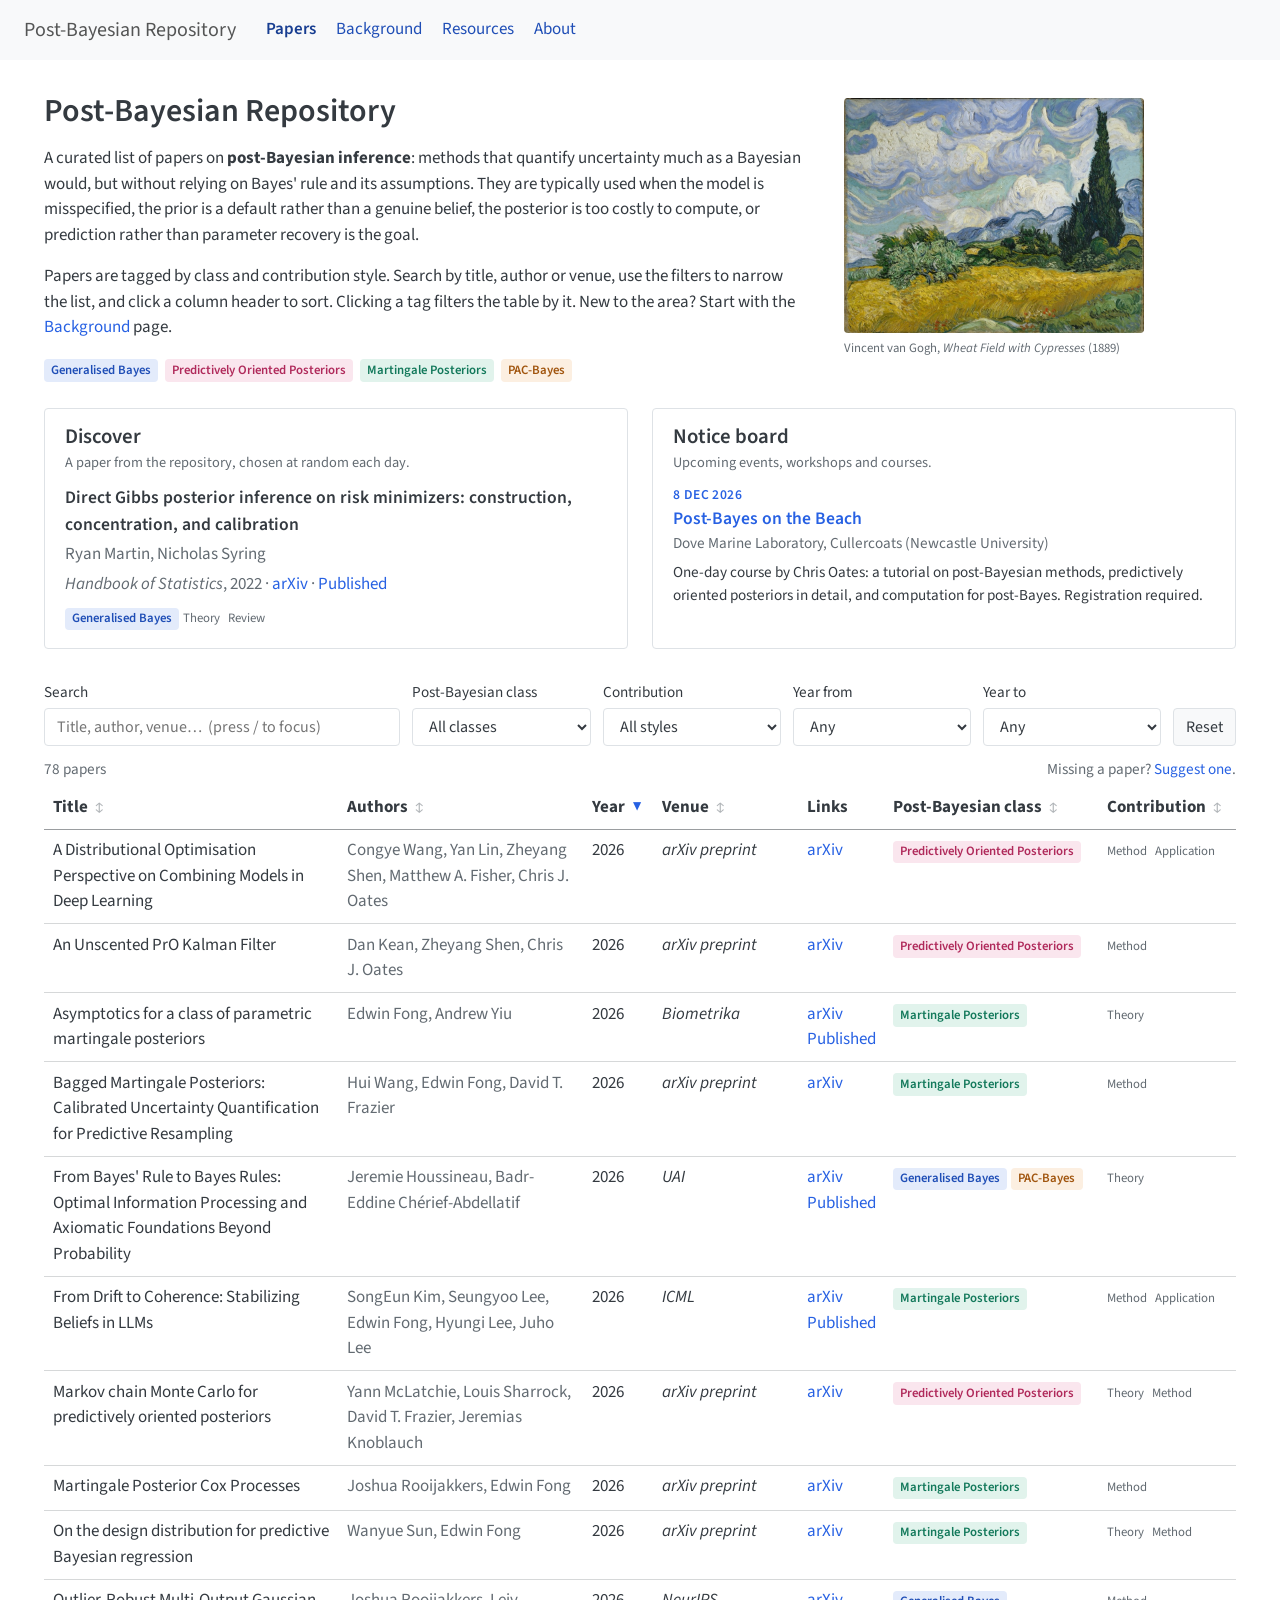
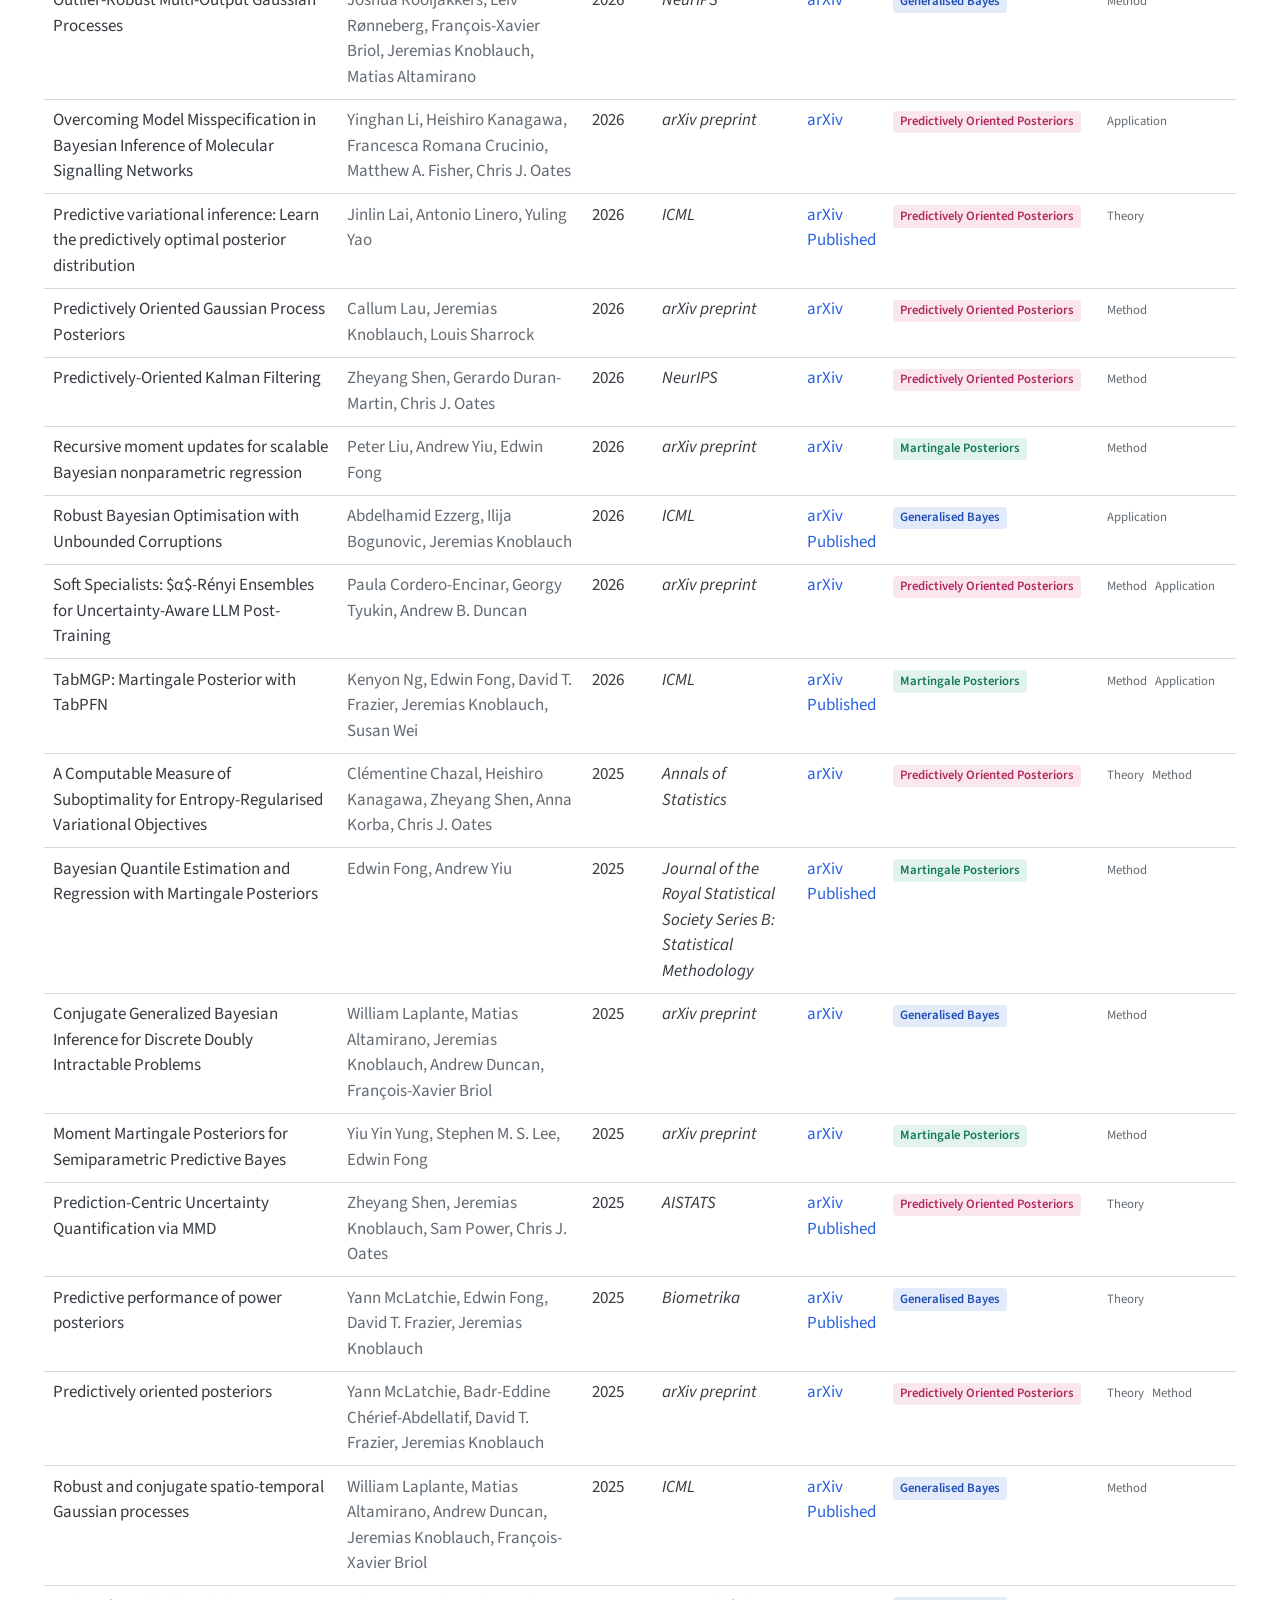
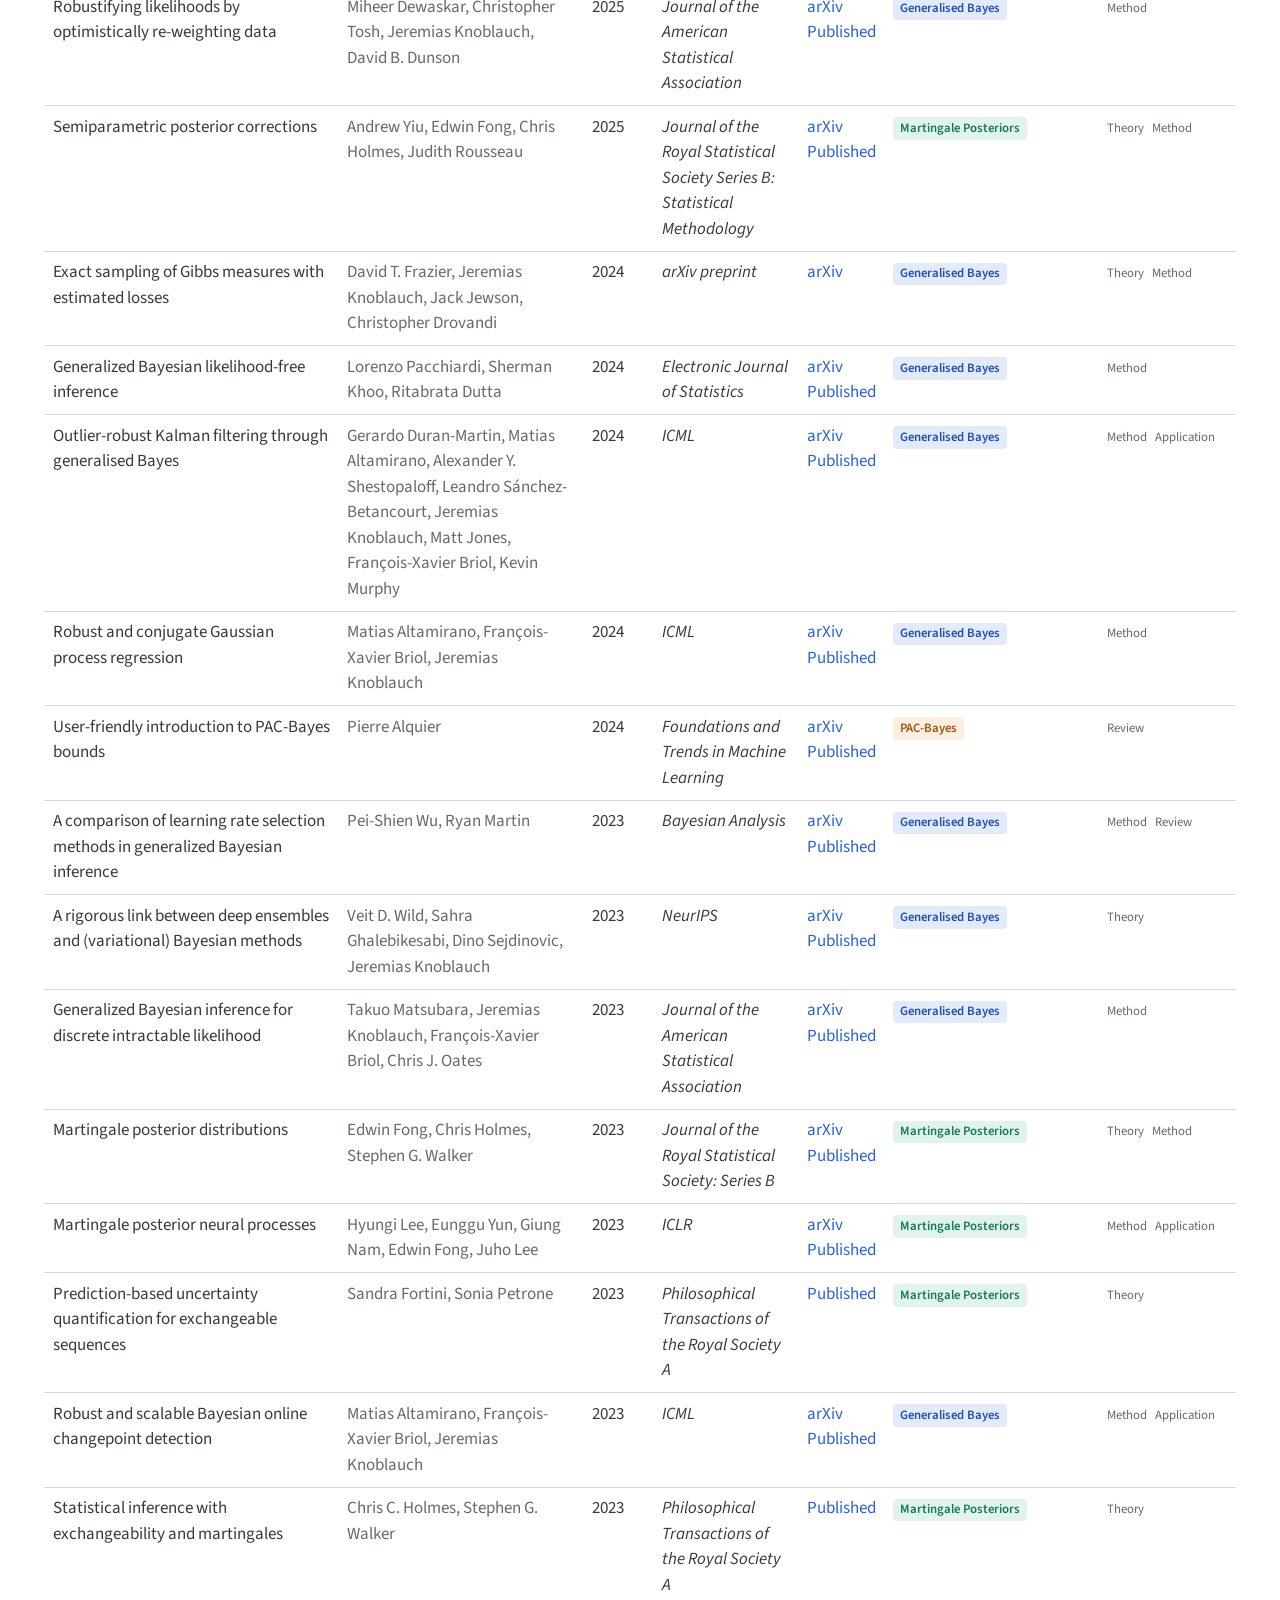
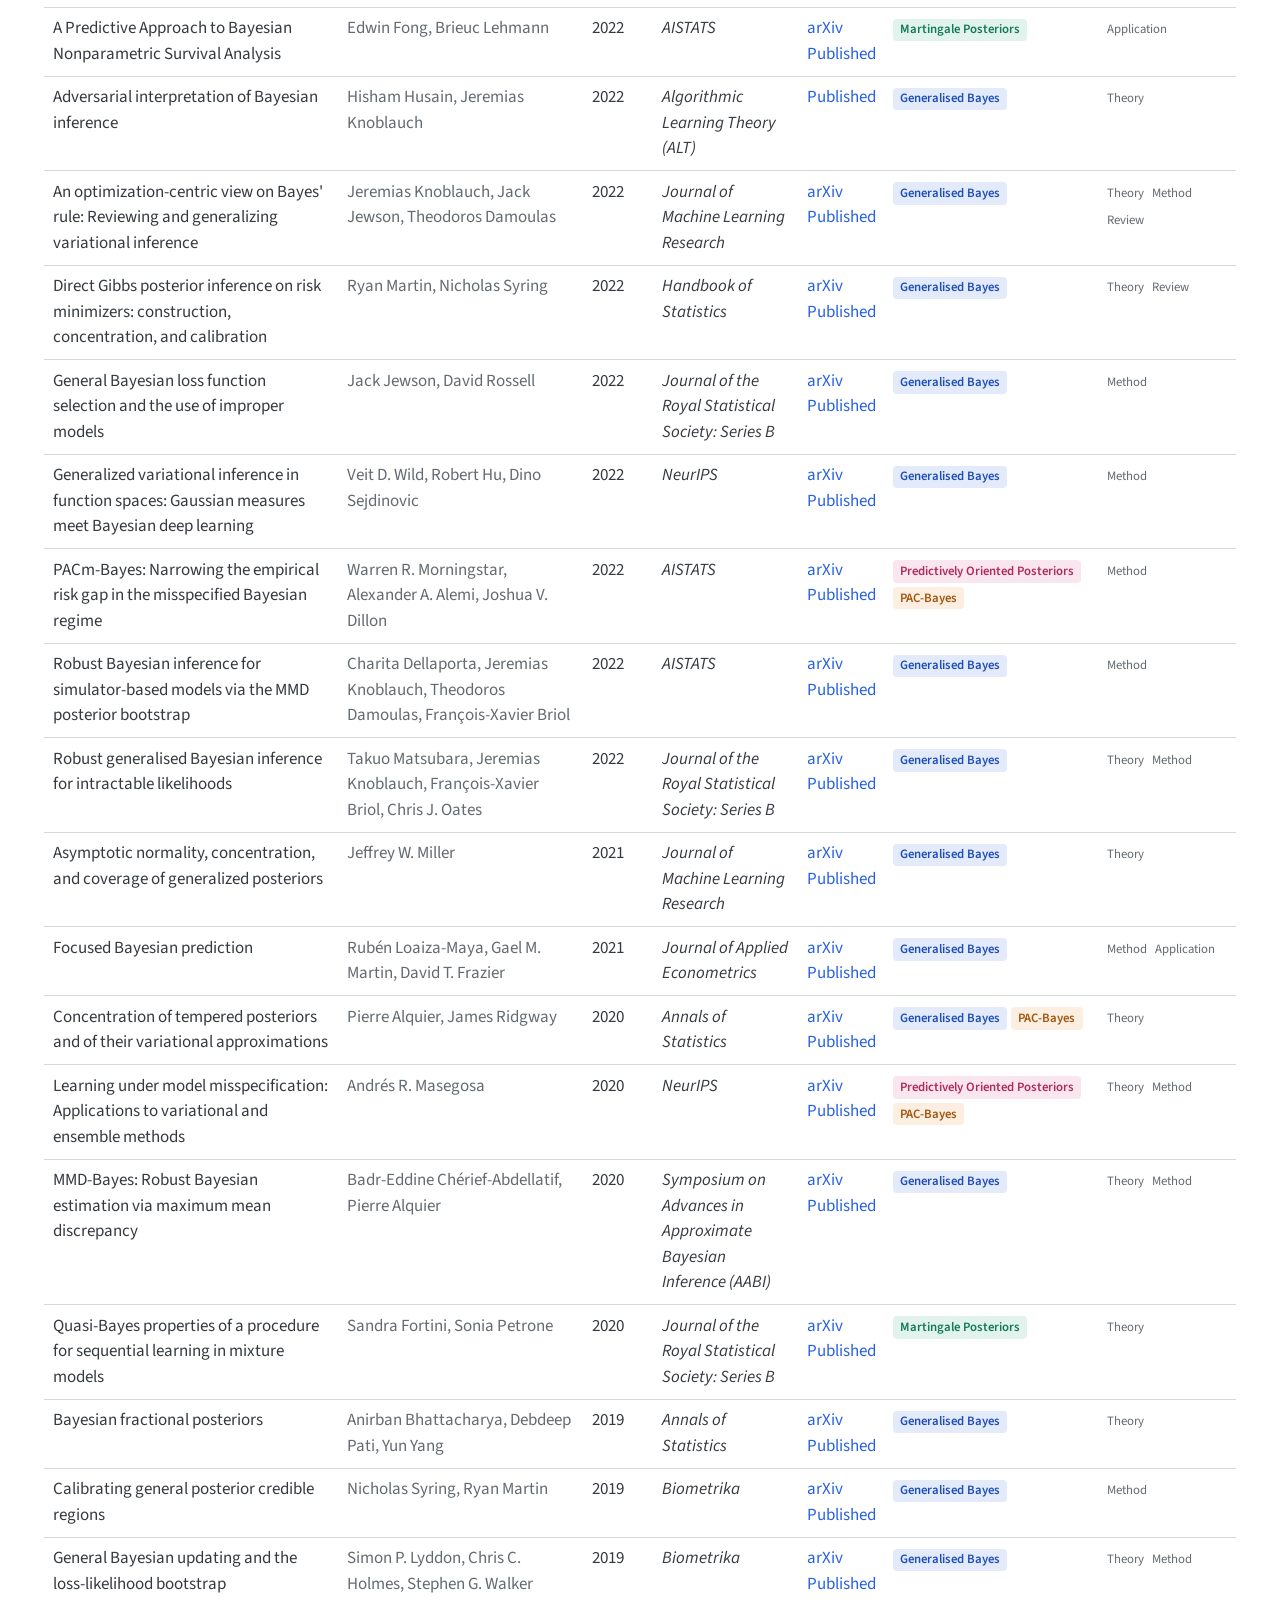
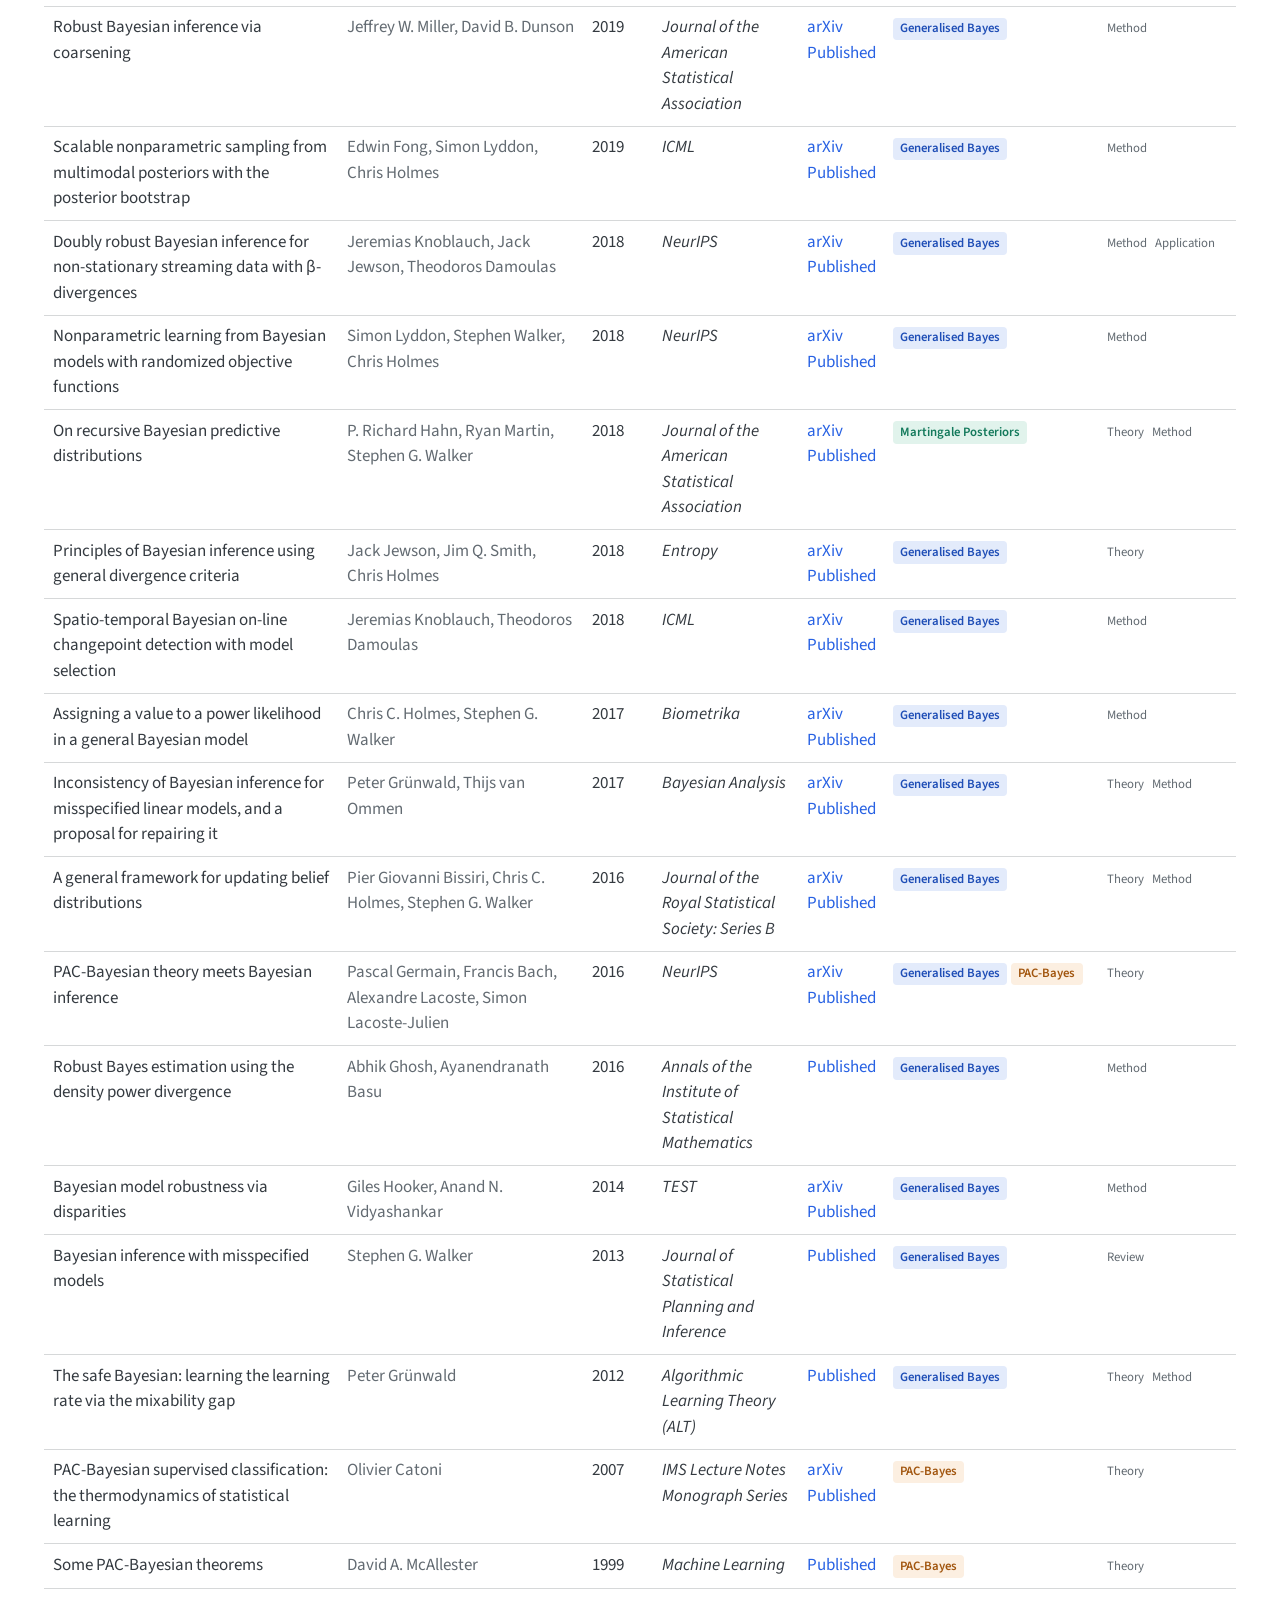
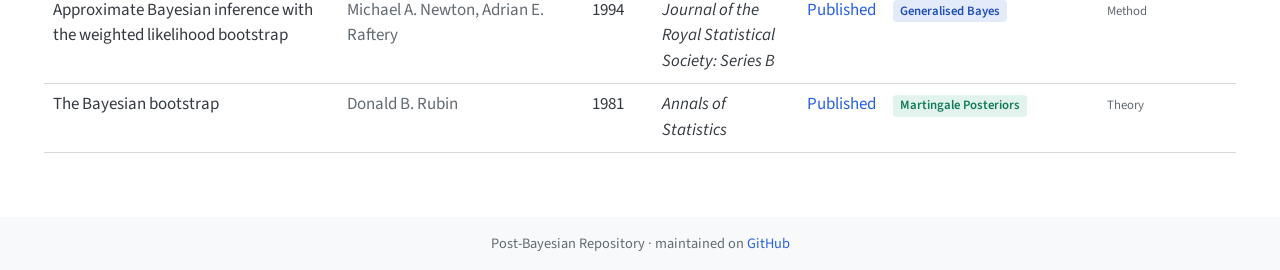
==== index.html @ ed50d482 "Update" ====
<!doctype html>
<html lang="en">
<head>
  <meta charset="utf-8">
  <meta name="viewport" content="width=device-width, initial-scale=1">
  <title>Post-Bayesian Repository</title>
  <meta name="description" content="A curated, searchable list of papers on post-Bayesian inference: generalised Bayes, predictively oriented posteriors, martingale posteriors and PAC-Bayes.">
  <link rel="preconnect" href="https://fonts.googleapis.com">
  <link rel="preconnect" href="https://fonts.gstatic.com" crossorigin>
  <link href="https://fonts.googleapis.com/css2?family=Source+Sans+Pro:ital,wght@0,400;0,600;0,700;1,400&display=swap" rel="stylesheet">
  <link rel="stylesheet" href="assets/style.css">
</head>
<body>
  <nav class="navbar">
    <div class="inner">
      <a class="brand" href="index.html">Post-Bayesian Repository</a>
      <div class="nav-links">
        <a href="index.html" class="active">Papers</a>
        <a href="background.html">Background</a>
        <a href="resources.html">Resources</a>
        <a href="about.html">About</a>
      </div>
    </div>
  </nav>

  <main>
    <section class="intro">
      <div class="intro-text">
        <h1>Post-Bayesian Repository</h1>
        <p>
          A curated list of papers on <strong>post-Bayesian inference</strong>: methods that quantify uncertainty
          much as a Bayesian would, but without relying on Bayes' rule and its assumptions. They are typically used
          when the model is misspecified, the prior is a default rather than a genuine belief, the posterior is too
          costly to compute, or prediction rather than parameter recovery is the goal.
        </p>
        <p>
          Papers are tagged by class and contribution style. Search by title, author or venue, use the filters to
          narrow the list, and click a column header to sort. Clicking a tag filters the table by it.
          New to the area? Start with the <a href="background.html">Background</a> page.
        </p>
        <div class="chips">
          <a class="chip gb" href="?cls=Generalised+Bayes">Generalised Bayes</a>
          <a class="chip pro" href="?cls=Predictively+Oriented+Posteriors">Predictively Oriented Posteriors</a>
          <a class="chip mp" href="?cls=Martingale+Posteriors">Martingale Posteriors</a>
          <a class="chip pac" href="?cls=PAC-Bayes">PAC-Bayes</a>
        </div>
      </div>
      <figure class="intro-figure">
        <img src="assets/img/wheatfield.jpg" width="900" height="705"
             alt="Van Gogh's painting of a golden wheat field under swirling clouds, with tall dark cypress trees on the right">
        <figcaption>Vincent van Gogh, <em>Wheat Field with Cypresses</em> (1889)</figcaption>
      </figure>
    </section>

    <div class="home-panels">
      <section class="panel" aria-labelledby="discover-title">
        <h2 id="discover-title">Discover</h2>
        <p class="panel-sub">A paper from the repository, chosen at random each day.</p>
        <div id="discover"><p class="muted">Loading…</p></div>
      </section>
      <section class="panel" aria-labelledby="notices-title">
        <h2 id="notices-title">Notice board</h2>
        <p class="panel-sub">Upcoming events, workshops and courses.</p>
        <ul id="notices" class="notices"><li class="muted">Loading…</li></ul>
      </section>
    </div>

    <section aria-label="Paper list">
      <div class="controls">
        <div class="search">
          <label for="search">Search</label>
          <input id="search" type="search" placeholder="Title, author, venue…  (press / to focus)" autocomplete="off">
        </div>
        <div>
          <label for="f-class">Post-Bayesian class</label>
          <select id="f-class"></select>
        </div>
        <div>
          <label for="f-contrib">Contribution</label>
          <select id="f-contrib"></select>
        </div>
        <div>
          <label for="f-yfrom">Year from</label>
          <select id="f-yfrom"></select>
        </div>
        <div>
          <label for="f-yto">Year to</label>
          <select id="f-yto"></select>
        </div>
        <button id="reset" class="btn" type="button">Reset</button>
      </div>

      <div class="status">
        <span id="count" aria-live="polite">Loading…</span>
        <span>Missing a paper? <a href="about.html#contributing">Suggest one</a>.</span>
      </div>

      <div class="table-wrap">
        <table class="papers">
          <thead id="thead"></thead>
          <tbody id="tbody"></tbody>
        </table>
      </div>
    </section>
  </main>

  <footer>Post-Bayesian Repository · maintained on <a href="https://github.com/Post-Bayesian-Repository/post_bayes_repo">GitHub</a></footer>
  <script src="assets/papers.js"></script>
</body>
</html>
---- assets/style.css ----
/* Styled after the Quarto "cosmo" website theme (Bootstrap 5), as used by
   https://lai-reading-group.github.io */
:root {
  --font: "Source Sans Pro", -apple-system, BlinkMacSystemFont, "Segoe UI", Roboto, "Helvetica Neue", Arial, sans-serif;
  --mono: SFMono-Regular, Menlo, Monaco, Consolas, "Liberation Mono", monospace;
  --bg: #ffffff;
  --fg: #343a40;
  --fg-muted: #636b72;  /* darker than Bootstrap's #6c757d so it passes WCAG AA on the light-grey hover/footer */
  --link: #2761e3;
  --nav-bg: #f8f9fa;
  --nav-title: #545555;
  --nav-link: #1f4eb6;
  --border: #dee2e6;
  --row-border: #d6d8d9;
  --head-border: #9a9da0;
  --hover: #f8f9fa;
  --code-bg: #f8f9fa;
  --code-fg: #9753b8;

  --c-gb: #1f4eb6;  --c-gb-bg: #e3ebfb;
  --c-mp: #13795b;  --c-mp-bg: #e1f3ec;
  --c-pro: #b02a5b; --c-pro-bg: #fae6ee;
  --c-pac: #a1550e; --c-pac-bg: #fcefe1;
}

* { box-sizing: border-box; }
html { -webkit-text-size-adjust: 100%; }
body {
  margin: 0;
  background: var(--bg);
  color: var(--fg);
  font-family: var(--font);
  font-size: 17px;
  line-height: 1.5;
  display: flex; flex-direction: column; min-height: 100vh;
}
a { color: var(--link); text-decoration: none; }
a:hover { text-decoration: underline; }

/* ---------- Navbar ---------- */
.navbar {
  position: sticky; top: 0; z-index: 10;
  background: var(--nav-bg);
}
.navbar .inner {
  max-width: 1320px; margin: 0 auto; padding: 0 24px;
  display: flex; align-items: center; gap: 20px; min-height: 60px; flex-wrap: wrap;
}
.brand { font-size: 1.25rem; font-weight: 400; color: var(--nav-title); white-space: nowrap; }
.brand:hover { text-decoration: none; color: var(--fg); }
.nav-links { display: flex; flex-wrap: wrap; }
.nav-links a { color: var(--nav-link); padding: 8.5px 10px; }
.nav-links a:hover { text-decoration: none; color: #183e91; }
.nav-links a.active { color: #183e91; font-weight: 600; }

/* ---------- Layout ---------- */
main { width: 100%; max-width: 1240px; margin: 0 auto; padding: 32px 24px 64px; flex: 1; }
main.prose { max-width: 800px; }
h1 { font-size: 2rem; font-weight: 600; line-height: 1.2; margin: 0 0 16px; }
h2 {
  font-size: 1.6rem; font-weight: 600; line-height: 1.2;
  margin: 2rem 0 1rem; padding-bottom: .5rem; border-bottom: 1px solid var(--border);
}
h3 { font-size: 1.3rem; font-weight: 600; margin: 1.5rem 0 .5rem; }
[id] { scroll-margin-top: 76px; }
p { margin: 0 0 1rem; }
ul, ol { margin: 0 0 1rem; }
.muted { color: var(--fg-muted); }
code { font-family: var(--mono); font-size: .875em; color: var(--code-fg); background: var(--code-bg); padding: .125rem .25rem; }
pre { background: var(--code-bg); padding: .75rem 1rem; overflow-x: auto; font-size: .85rem; border-radius: 0; }
pre code { color: var(--fg); background: none; padding: 0; }

.intro {
  display: grid; grid-template-columns: minmax(0, 1fr) 300px; gap: 40px; align-items: start;
  max-width: 1100px; margin-bottom: 1.5rem;
}
.intro-figure { margin: 6px 0 0; }
.intro-figure img { display: block; width: 100%; height: auto; aspect-ratio: 900 / 705; object-fit: cover; border-radius: .25rem; }
.intro-figure figcaption { font-size: .8rem; color: var(--fg-muted); margin-top: 6px; }
a.chip:hover { text-decoration: none; filter: brightness(.95); }

/* ---------- Home panels: Discover + Notice board ---------- */
.home-panels { display: grid; grid-template-columns: 1fr 1fr; gap: 24px; margin: 0 0 2rem; }
.panel { border: 1px solid var(--border); border-radius: .25rem; padding: 16px 20px; background: var(--bg); }
.panel h2 { font-size: 1.3rem; margin: 0 0 2px; padding: 0; border: 0; }
.panel-sub { color: var(--fg-muted); font-size: .9rem; margin-bottom: 12px; }
.discover-title { font-weight: 600; font-size: 1.1rem; margin-bottom: 4px; }
.discover-meta { color: var(--fg-muted); margin-bottom: 4px; }
#discover p:last-child { margin: 8px 0 0; }
.notices { list-style: none; padding: 0; margin: 0; }
.notices li + li { border-top: 1px solid var(--border); margin-top: 12px; padding-top: 12px; }
.notice-date { font-size: .85rem; font-weight: 600; color: var(--link); text-transform: uppercase; letter-spacing: .03em; }
.notice-title { font-weight: 600; font-size: 1.1rem; }
.notice-loc { color: var(--fg-muted); font-size: .95rem; }
.notice-desc { margin: 6px 0 0; font-size: .95rem; }

footer {
  background: var(--nav-bg);
  color: var(--fg-muted);
  font-size: .9rem;
  text-align: center;
  padding: 16px;
}

/* ---------- Class badges ---------- */
.chip {
  display: inline-block; font-family: var(--font); font-size: .8rem; font-weight: 600; line-height: 1.35;
  padding: .2em .55em; border-radius: .25rem; margin: 2px 4px 2px 0; white-space: nowrap;
  background: #e9ecef; color: var(--fg); border: 0;
}
button.chip { cursor: pointer; }
button.chip:hover { filter: brightness(.95); }
.chip.gb  { color: var(--c-gb);  background: var(--c-gb-bg); }
.chip.mp  { color: var(--c-mp);  background: var(--c-mp-bg); }
.chip.pro { color: var(--c-pro); background: var(--c-pro-bg); }
.chip.pac { color: var(--c-pac); background: var(--c-pac-bg); }
.chip.style { background: transparent; color: var(--fg-muted); font-weight: 400; padding-left: 0; padding-right: 0; margin-right: 8px; }
button.chip.style:hover { color: var(--link); filter: none; }

/* ---------- Controls (Bootstrap form-control look) ---------- */
.controls {
  display: grid;
  grid-template-columns: minmax(220px, 2fr) repeat(4, minmax(130px, 1fr)) auto;
  gap: 12px; align-items: end; margin-bottom: 12px;
}
.controls label { display: block; font-size: .95rem; margin-bottom: 4px; }
.controls input, .controls select, .btn {
  width: 100%; font: inherit; font-size: 1rem; color: var(--fg);
  background: #fff; border: 1px solid var(--border); border-radius: .25rem;
  padding: .375rem .75rem; height: 38px;
}
.controls input:focus, .controls select:focus {
  outline: 0; border-color: #93b0f1; box-shadow: 0 0 0 .25rem rgba(39, 97, 227, .25);
}
.btn { cursor: pointer; width: auto; white-space: nowrap; color: var(--fg); background: #f8f9fa; }
.btn:hover { background: #e9ecef; }

.status { display: flex; justify-content: space-between; align-items: center; gap: 12px; flex-wrap: wrap; color: var(--fg-muted); margin-bottom: 6px; font-size: .95rem; }

/* ---------- Tables (Bootstrap .table look) ---------- */
.table-wrap { overflow-x: auto; }
table.papers { width: 100%; border-collapse: collapse; }
.papers th, .papers td { padding: 8.5px; text-align: left; vertical-align: top; border-bottom: 1px solid var(--row-border); }
.papers thead th {
  background: var(--bg);
  font-weight: 700; white-space: nowrap; user-select: none;
  border-bottom: 1px solid var(--head-border);
}
.papers thead th .sort-btn {
  font: inherit; color: inherit; background: none; border: 0; padding: 0; cursor: pointer; white-space: nowrap;
}
.papers thead th .sort-btn:hover { color: var(--link); }
.papers thead th .sort-btn:focus-visible { outline: 2px solid var(--link); outline-offset: 2px; }
.papers thead th .arrow { display: inline-block; width: 1em; color: var(--fg-muted); font-weight: 400; opacity: .5; }
.papers thead th.sorted .arrow { opacity: 1; color: var(--link); }
.papers tbody tr:hover { background: var(--hover); }
.papers td.title { min-width: 260px; }
.papers td.authors { color: var(--fg-muted); min-width: 180px; }
.papers td.year { font-variant-numeric: tabular-nums; }
.papers td.venue { font-style: italic; min-width: 120px; }
.papers td.link a { white-space: nowrap; }
.papers td.cls { min-width: 150px; }
mark { background: #fcf8e3; color: inherit; padding: 0; }
.empty { padding: 32px; text-align: center; color: var(--fg-muted); }

/* ---------- Content pages ---------- */
.with-toc { max-width: 1100px; display: grid; grid-template-columns: minmax(0, 1fr) 210px; gap: 48px; }
.with-toc article { min-width: 0; max-width: 780px; }
.toc { font-size: .9rem; }
.toc .toc-title { font-weight: 600; margin-bottom: .5rem; }
.toc ol { list-style: none; padding: 0 0 0 .6rem; margin: 0; border-left: 1px solid var(--border); }
.toc li { margin: .25rem 0; }
.toc a { color: var(--fg-muted); }
.toc a:hover { color: var(--link); text-decoration: none; }
.toc nav { position: sticky; top: 84px; }

.callout {
  border: 1px solid var(--border); border-left: 5px solid #0d6efd;
  padding: .75rem 1rem; margin: 1.25rem 0; border-radius: .25rem;
}
.resource-list { list-style: none; padding: 0; }
.resource-list li { padding: .6rem 0; }
.resource-list .desc { display: block; color: var(--fg-muted); }
.katex-display { overflow-x: auto; overflow-y: hidden; padding: 4px 0; }

/* ---------- Responsive ---------- */
@media (max-width: 991px) {
  .intro { grid-template-columns: minmax(0, 1fr) 220px; gap: 24px; }
  .home-panels { grid-template-columns: 1fr; gap: 16px; }
  .controls { grid-template-columns: 1fr 1fr; }
  .controls .search { grid-column: 1 / -1; }
  .with-toc { display: block; }
  .toc { display: none; }
}
@media (max-width: 575px) {
  main { padding: 24px 16px 48px; }
  .intro { grid-template-columns: 1fr; gap: 0; }
  .intro-figure { margin: 8px 0; }
  .intro-figure img { aspect-ratio: auto; height: 140px; object-position: center 60%; }
  .navbar .inner { padding: 8px 16px; gap: 0; }
  .nav-links a:first-child { padding-left: 0; }
  h1 { font-size: 1.75rem; }
  [id] { scroll-margin-top: 108px; }  /* the navbar wraps onto two lines */
  .katex-display { font-size: .9em; }
}
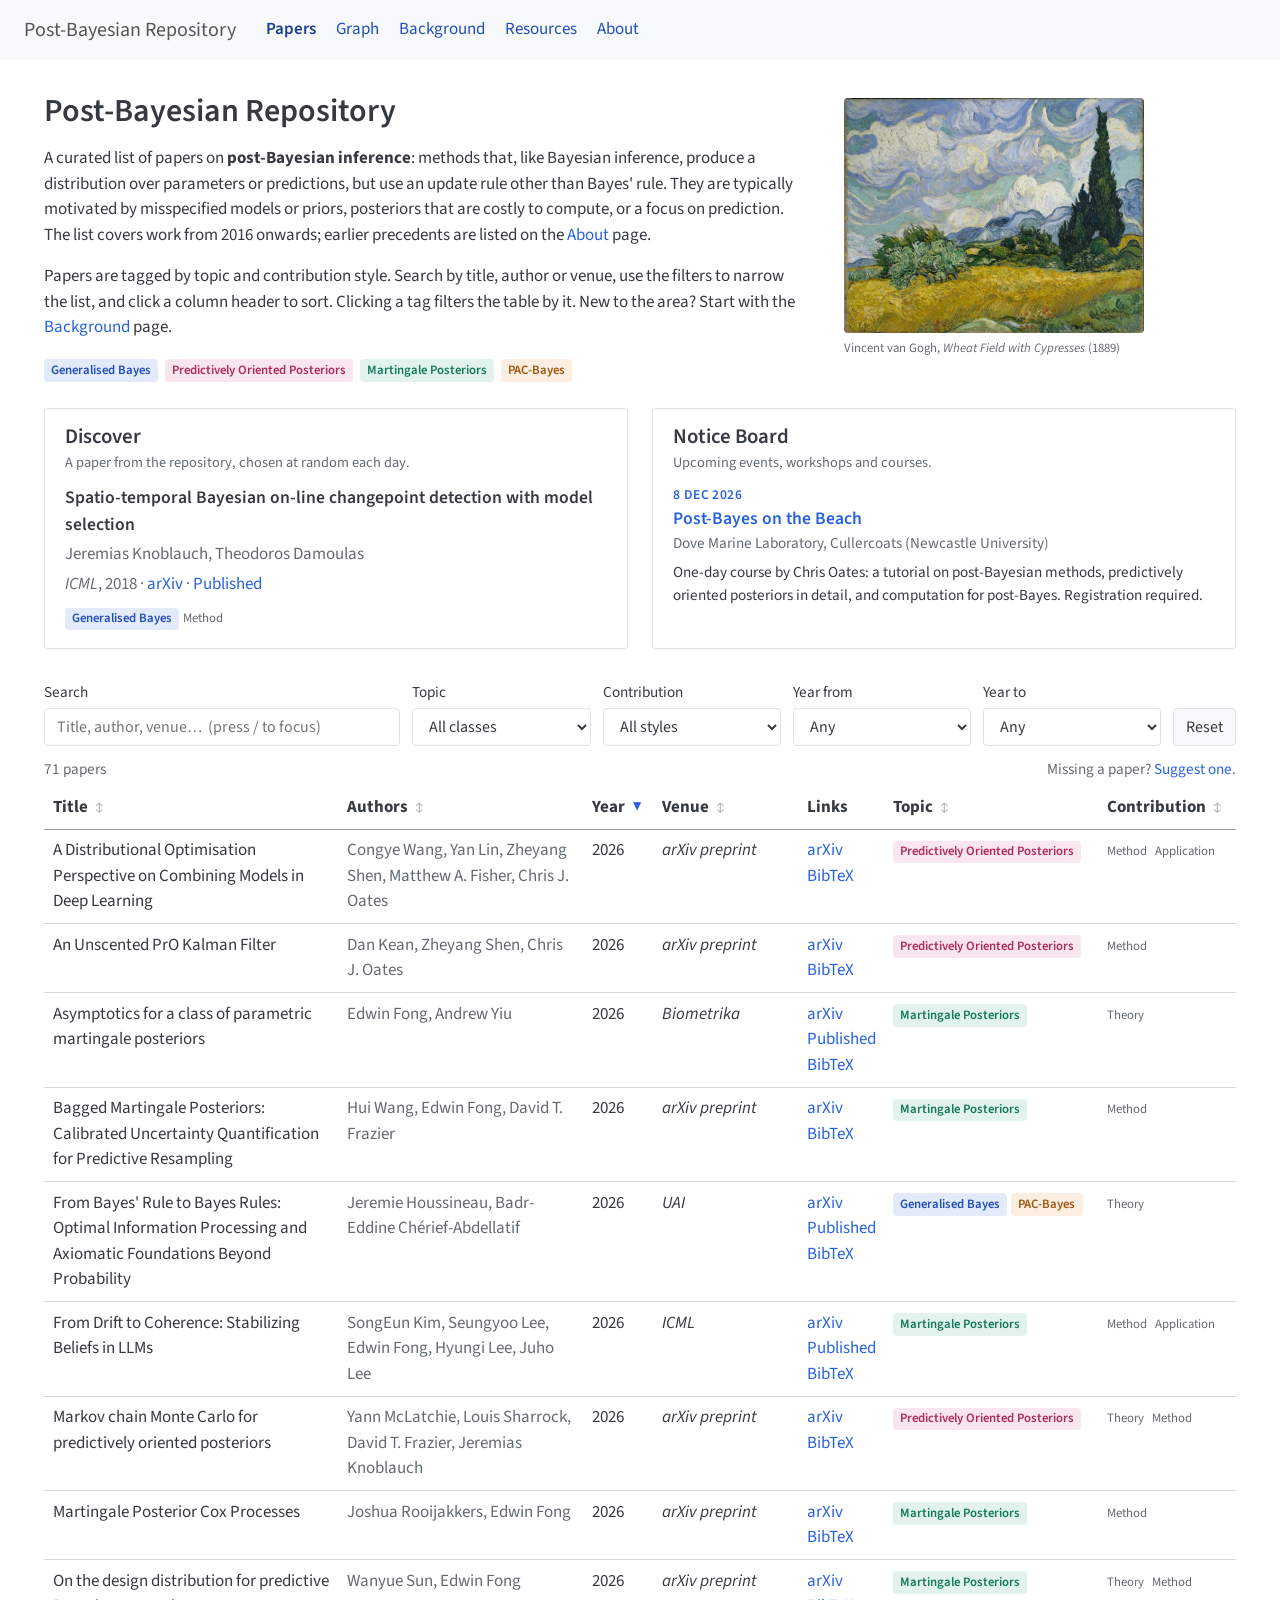
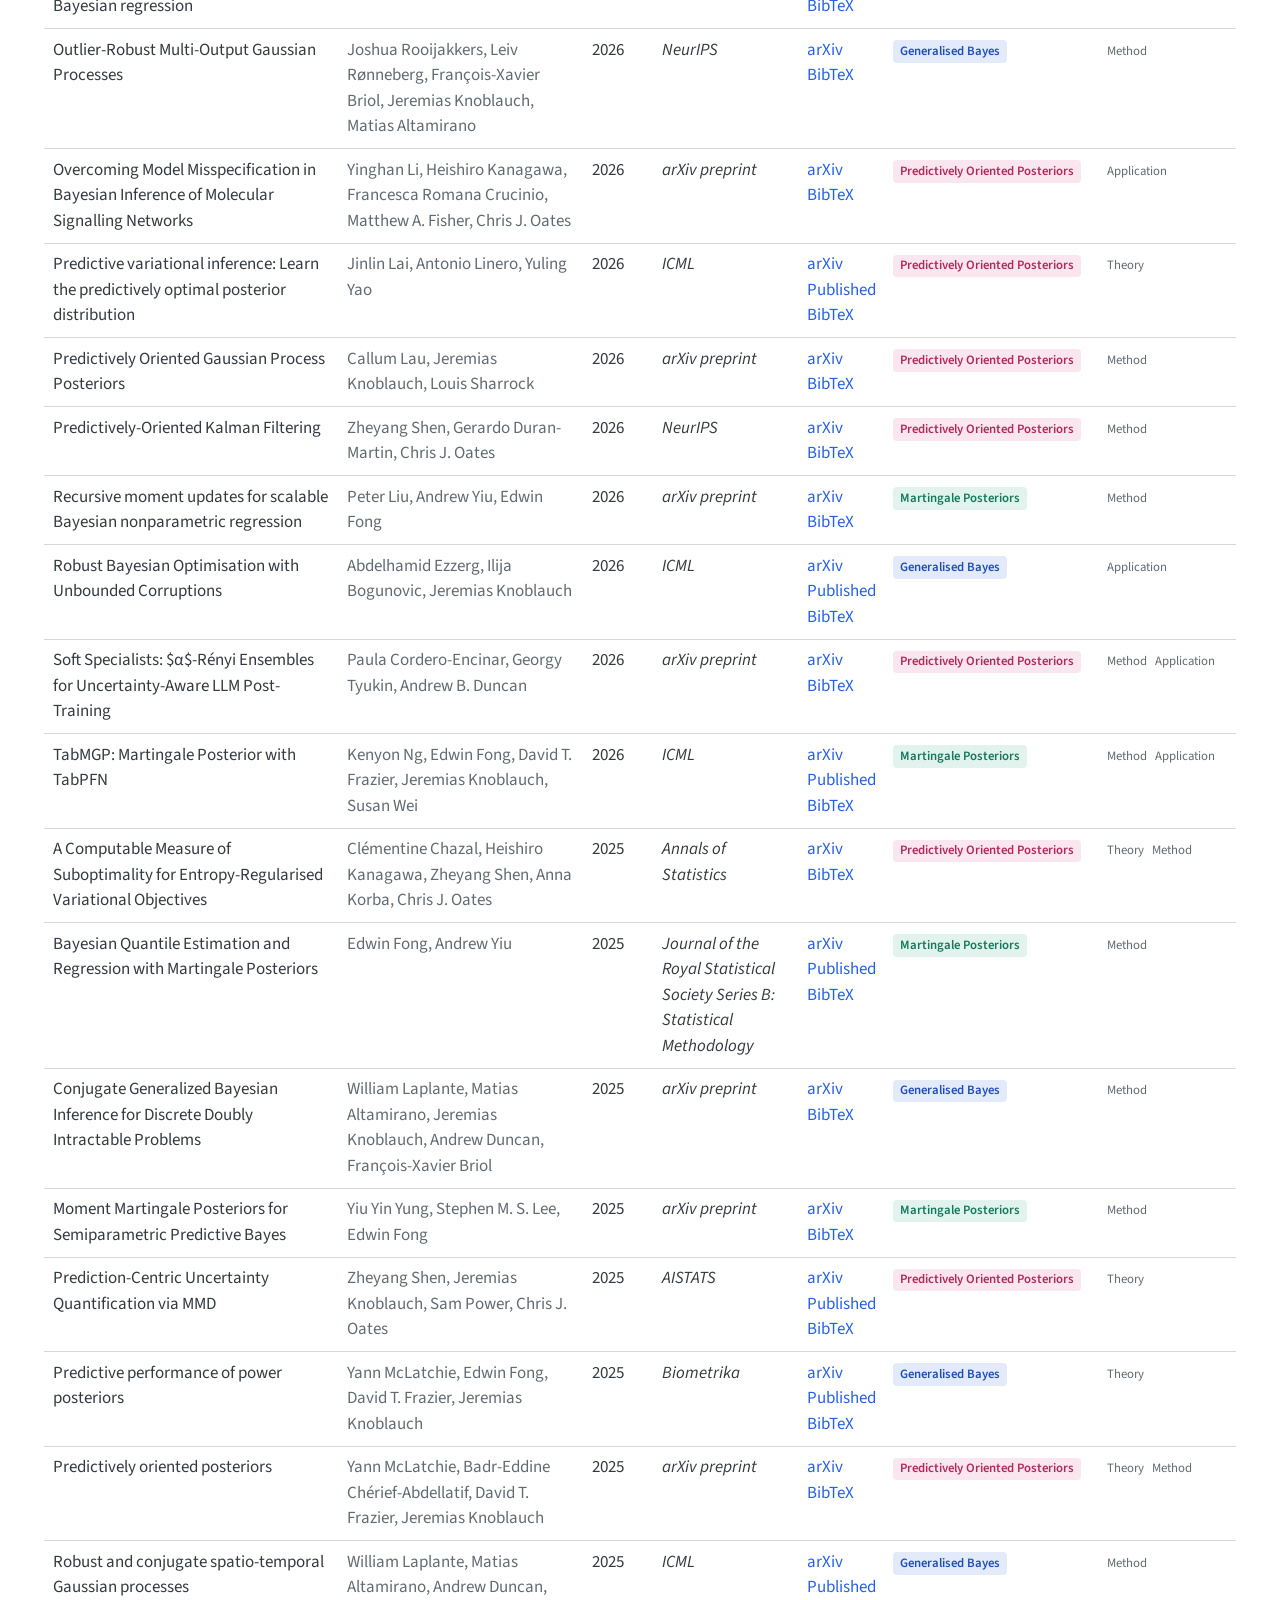
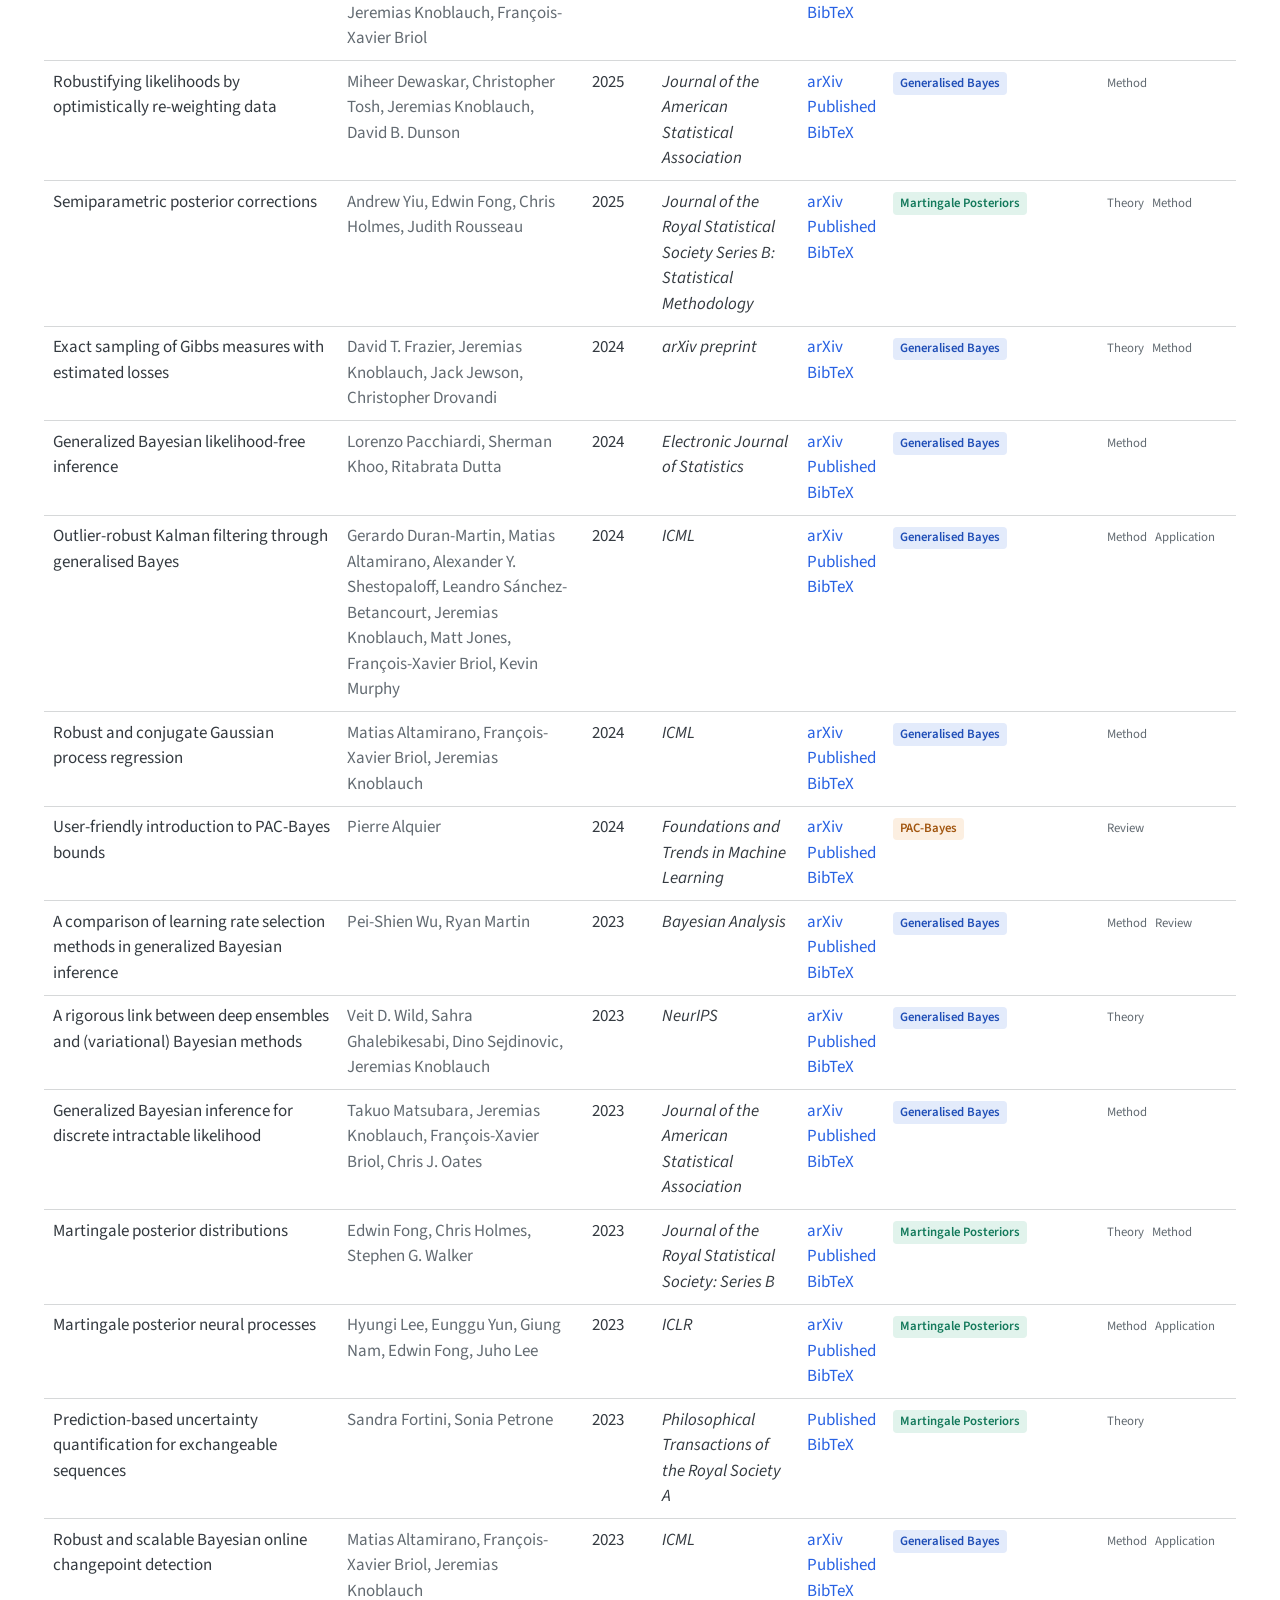
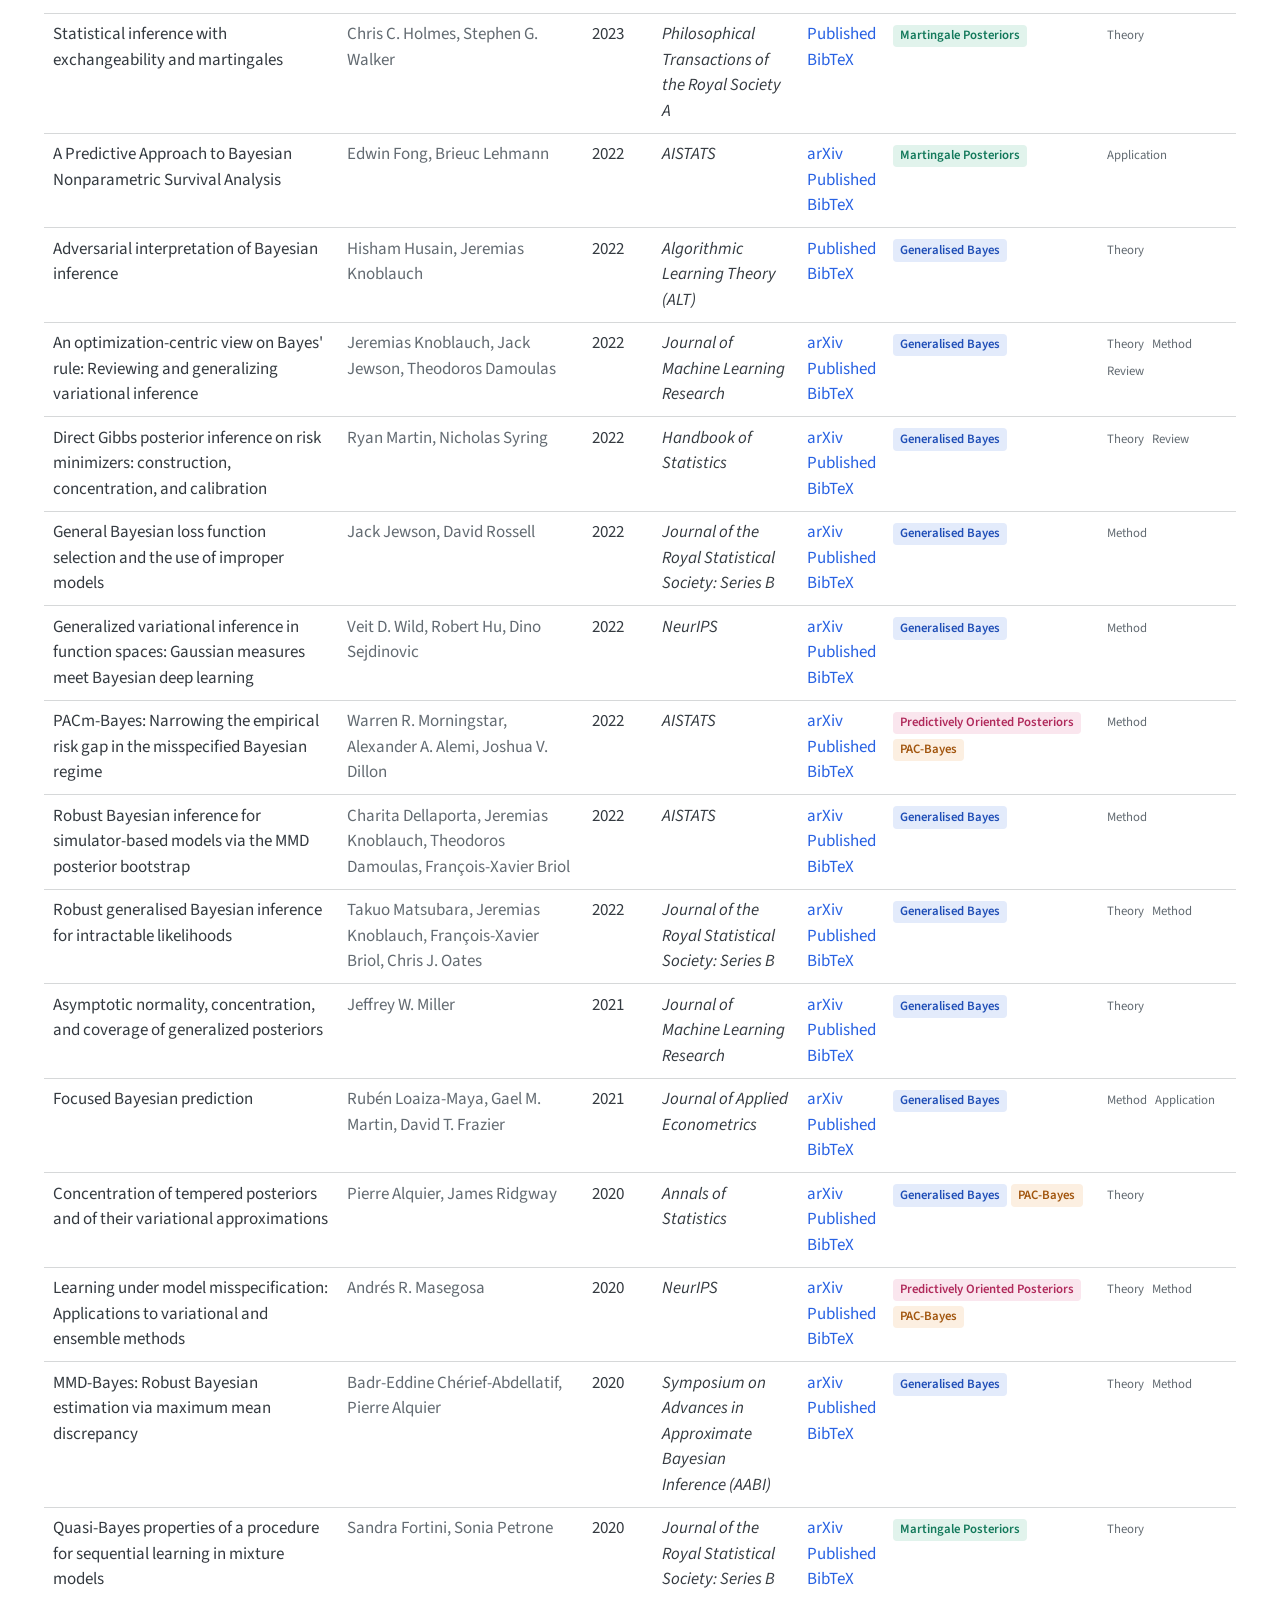
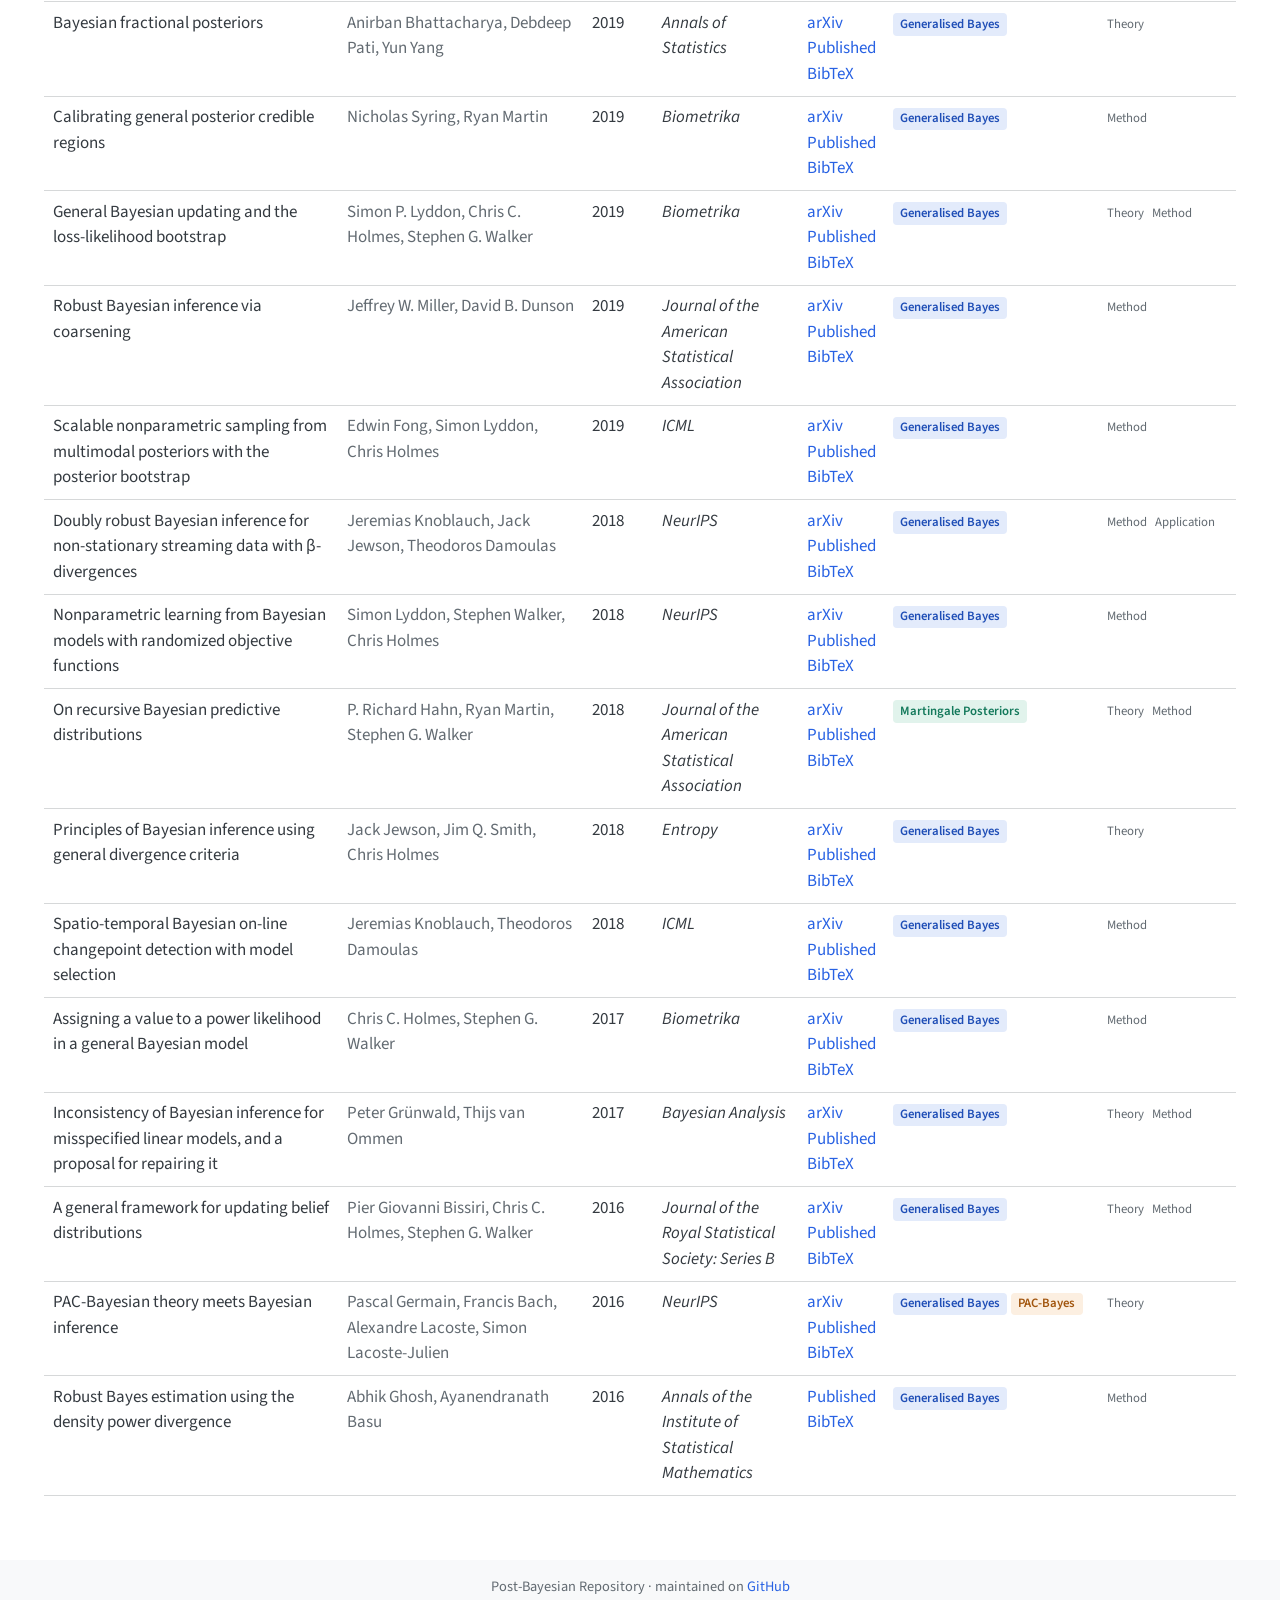
==== commit c8453b9f: "Update" ====
--- a/index.html
+++ b/index.html
@@ -4,7 +4,7 @@
   <meta charset="utf-8">
   <meta name="viewport" content="width=device-width, initial-scale=1">
   <title>Post-Bayesian Repository</title>
-  <meta name="description" content="A curated, searchable list of papers on post-Bayesian inference: generalised Bayes, predictively oriented posteriors, martingale posteriors and PAC-Bayes.">
+  <meta name="description" content="A curated, searchable list of papers on post-Bayesian inference (generalised Bayes, predictively oriented posteriors, martingale posteriors) and related PAC-Bayes theory.">
   <link rel="preconnect" href="https://fonts.googleapis.com">
   <link rel="preconnect" href="https://fonts.gstatic.com" crossorigin>
   <link href="https://fonts.googleapis.com/css2?family=Source+Sans+Pro:ital,wght@0,400;0,600;0,700;1,400&display=swap" rel="stylesheet">
@@ -16,6 +16,7 @@
       <a class="brand" href="index.html">Post-Bayesian Repository</a>
       <div class="nav-links">
         <a href="index.html" class="active">Papers</a>
+        <a href="graph.html">Graph</a>
         <a href="background.html">Background</a>
         <a href="resources.html">Resources</a>
         <a href="about.html">About</a>
@@ -28,13 +29,14 @@
       <div class="intro-text">
         <h1>Post-Bayesian Repository</h1>
         <p>
-          A curated list of papers on <strong>post-Bayesian inference</strong>: methods that quantify uncertainty
-          much as a Bayesian would, but without relying on Bayes' rule and its assumptions. They are typically used
-          when the model is misspecified, the prior is a default rather than a genuine belief, the posterior is too
-          costly to compute, or prediction rather than parameter recovery is the goal.
+          A curated list of papers on <strong>post-Bayesian inference</strong>: methods that, like Bayesian inference,
+          produce a distribution over parameters or predictions, but use an update rule other than Bayes' rule. They are
+          typically motivated by misspecified models or priors, posteriors that are costly to compute, or a focus on
+          prediction. The list covers work from 2016 onwards; earlier precedents are listed on the
+          <a href="about.html#precedents">About</a> page.
         </p>
         <p>
-          Papers are tagged by class and contribution style. Search by title, author or venue, use the filters to
+          Papers are tagged by topic and contribution style. Search by title, author or venue, use the filters to
           narrow the list, and click a column header to sort. Clicking a tag filters the table by it.
           New to the area? Start with the <a href="background.html">Background</a> page.
         </p>
@@ -59,7 +61,7 @@
         <div id="discover"><p class="muted">Loading…</p></div>
       </section>
       <section class="panel" aria-labelledby="notices-title">
-        <h2 id="notices-title">Notice board</h2>
+        <h2 id="notices-title">Notice Board</h2>
         <p class="panel-sub">Upcoming events, workshops and courses.</p>
         <ul id="notices" class="notices"><li class="muted">Loading…</li></ul>
       </section>
@@ -72,7 +74,7 @@
           <input id="search" type="search" placeholder="Title, author, venue…  (press / to focus)" autocomplete="off">
         </div>
         <div>
-          <label for="f-class">Post-Bayesian class</label>
+          <label for="f-class">Topic</label>
           <select id="f-class"></select>
         </div>
         <div>
@@ -105,6 +107,7 @@
   </main>
 
   <footer>Post-Bayesian Repository · maintained on <a href="https://github.com/Post-Bayesian-Repository/post_bayes_repo">GitHub</a></footer>
+  <script src="assets/common.js"></script>
   <script src="assets/papers.js"></script>
 </body>
 </html>
--- a/assets/style.css
+++ b/assets/style.css
@@ -183,6 +183,92 @@
 .resource-list .desc { display: block; color: var(--fg-muted); }
 .katex-display { overflow-x: auto; overflow-y: hidden; padding: 4px 0; }
 
+/* ---------- BibTeX (table button, dialog, graph panel) ---------- */
+.link-btn {
+  font: inherit; color: var(--link); background: none; border: 0; padding: 0; cursor: pointer; text-align: left;
+}
+.link-btn:hover { text-decoration: underline; }
+.link-btn:focus-visible { outline: 2px solid var(--link); outline-offset: 2px; }
+.btn-sm { height: auto; padding: .2rem .55rem; font-size: .875rem; }
+.bib-head { display: flex; justify-content: space-between; align-items: center; gap: 8px; flex-wrap: wrap; margin-bottom: 6px; }
+.bib-status { font-size: .85rem; color: var(--fg-muted); }
+.bib-status.checked { color: var(--c-mp); font-weight: 600; }
+.bib-text { margin: 0; font-size: .78rem; line-height: 1.45; white-space: pre; max-height: 320px; overflow: auto; border: 1px solid var(--border); }
+.bib-dialog {
+  border: 1px solid var(--border); border-radius: .3rem; padding: 0; width: min(680px, calc(100vw - 32px));
+  max-height: calc(100vh - 48px); color: var(--fg); box-shadow: 0 .5rem 1.5rem rgba(0, 0, 0, .18);
+}
+.bib-dialog::backdrop { background: rgba(33, 37, 41, .45); }
+.dialog-inner { padding: 16px 20px 20px; }
+.dialog-top, .details-top { display: flex; justify-content: space-between; align-items: flex-start; gap: 12px; }
+.dialog-top h2 { margin: 0 0 4px; padding: 0; border: 0; font-size: 1.3rem; }
+.dialog-paper { color: var(--fg-muted); margin-bottom: 10px; }
+.dialog-close {
+  font: inherit; font-size: 1.5rem; line-height: 1; color: var(--fg-muted); background: none; border: 0; cursor: pointer; padding: 0 4px;
+}
+.dialog-close:hover { color: var(--fg); }
+
+/* ---------- Citation graph ---------- */
+main.graph-page { max-width: 1320px; }
+.graph-lede { max-width: 860px; }
+.graph-controls { display: flex; flex-wrap: wrap; justify-content: space-between; align-items: flex-end; gap: 12px 24px; margin-bottom: 12px; }
+.legend { border: 0; padding: 0; margin: 0; min-width: 0; }
+.legend legend { font-size: .95rem; margin-bottom: 4px; padding: 0; }
+.legend-items { display: flex; flex-wrap: wrap; gap: 4px; }
+.legend-chip { display: inline-flex; align-items: center; gap: 6px; margin: 0; font-size: .85rem; }
+.legend-chip .n { font-weight: 400; opacity: .75; }
+.legend-chip[aria-pressed="false"] { background: #f1f3f5; color: var(--fg-muted); text-decoration: line-through; }
+.legend-chip[aria-pressed="false"] .dot { opacity: .3; }
+.dot { display: inline-block; width: 10px; height: 10px; border-radius: 50%; flex: none; }
+.graph-options { display: flex; flex-wrap: wrap; align-items: flex-end; gap: 12px; }
+.graph-options label { display: block; font-size: .95rem; margin-bottom: 4px; }
+.graph-options select {
+  font: inherit; font-size: 1rem; color: var(--fg); background: #fff; border: 1px solid var(--border);
+  border-radius: .25rem; padding: .375rem .75rem; height: 38px; max-width: 280px;
+}
+.graph-options select:focus { outline: 0; border-color: #93b0f1; box-shadow: 0 0 0 .25rem rgba(39, 97, 227, .25); }
+.graph-options label.check { display: flex; align-items: center; gap: 6px; height: 38px; margin: 0; white-space: nowrap; }
+
+.graph-layout { display: grid; grid-template-columns: minmax(0, 1fr) 360px; gap: 20px; align-items: start; }
+.graph-box {
+  position: relative; height: min(72vh, 680px); min-height: 380px;
+  border: 1px solid var(--border); border-radius: .25rem; overflow: hidden; background: #fff; touch-action: none;
+}
+#graph { display: block; width: 100%; height: 100%; cursor: grab; }
+#graph:active { cursor: grabbing; }
+.graph-msg { position: absolute; inset: 0; display: flex; align-items: center; justify-content: center; margin: 0; padding: 24px; text-align: center; }
+.graph-msg[hidden] { display: none; }
+.zoom-btns { position: absolute; right: 8px; bottom: 8px; display: flex; gap: 4px; }
+.zoom-btns .btn { min-width: 32px; background: rgba(248, 249, 250, .92); }
+.edge { stroke: #b5bac0; stroke-width: 1; opacity: .6; transition: opacity .15s; }
+.edge.hi { stroke: #495057; opacity: .95; stroke-width: 1.4; }
+.edge.dim { opacity: .07; }
+.arrow-head { fill: #b5bac0; }
+.arrow-head.hi { fill: #495057; }
+.node { cursor: pointer; outline: none; }
+.node circle { transition: opacity .15s; }
+.node.dim circle { opacity: .18; }
+.node.sel circle, .node:focus-visible circle { stroke: #212529 !important; stroke-width: 3px !important; }
+.year-axis line { stroke: #eef0f2; }
+.year-axis text { font-family: var(--font); font-size: 12px; fill: var(--fg-muted); text-anchor: middle; }
+.graph-tip {
+  position: absolute; z-index: 2; pointer-events: none; max-width: 320px;
+  background: #fff; border: 1px solid var(--border); border-radius: .25rem; padding: 8px 10px;
+  box-shadow: 0 .25rem .75rem rgba(0, 0, 0, .12); font-size: .9rem; line-height: 1.35;
+}
+.graph-tip strong { display: block; font-weight: 600; margin-bottom: 2px; }
+.graph-tip span { display: block; color: var(--fg-muted); }
+.details { max-height: min(72vh, 680px); overflow-y: auto; }
+.details h2 { font-size: 1.15rem; margin: 0 0 6px; padding: 0; border: 0; line-height: 1.3; }
+.details h3 { font-size: 1rem; margin: 1rem 0 .4rem; }
+.details .d-meta { color: var(--fg-muted); margin-bottom: 4px; font-size: .95rem; }
+.details .d-links { margin: 6px 0 0; }
+.rel-list { list-style: none; padding: 0; margin: 0; font-size: .92rem; }
+.rel-list li { padding: 3px 0; }
+.rel-list .link-btn { display: inline; }
+.rel-list .dot { width: 8px; height: 8px; margin-right: 6px; vertical-align: 1px; }
+.graph-foot { font-size: .9rem; margin-top: 12px; }
+
 /* ---------- Responsive ---------- */
 @media (max-width: 991px) {
   .intro { grid-template-columns: minmax(0, 1fr) 220px; gap: 24px; }
@@ -191,6 +277,8 @@
   .controls .search { grid-column: 1 / -1; }
   .with-toc { display: block; }
   .toc { display: none; }
+  .graph-layout { grid-template-columns: 1fr; }
+  .details { max-height: none; }
 }
 @media (max-width: 575px) {
   main { padding: 24px 16px 48px; }
@@ -202,4 +290,9 @@
   h1 { font-size: 1.75rem; }
   [id] { scroll-margin-top: 108px; }  /* the navbar wraps onto two lines */
   .katex-display { font-size: .9em; }
-}
+  .graph-box { height: 62vh; min-height: 340px; }
+  .graph-options { width: 100%; }
+  .graph-options > div { flex: 1 1 140px; }
+  .graph-options select { width: 100%; max-width: none; }
+  .legend-chip { font-size: .8rem; }
+}
